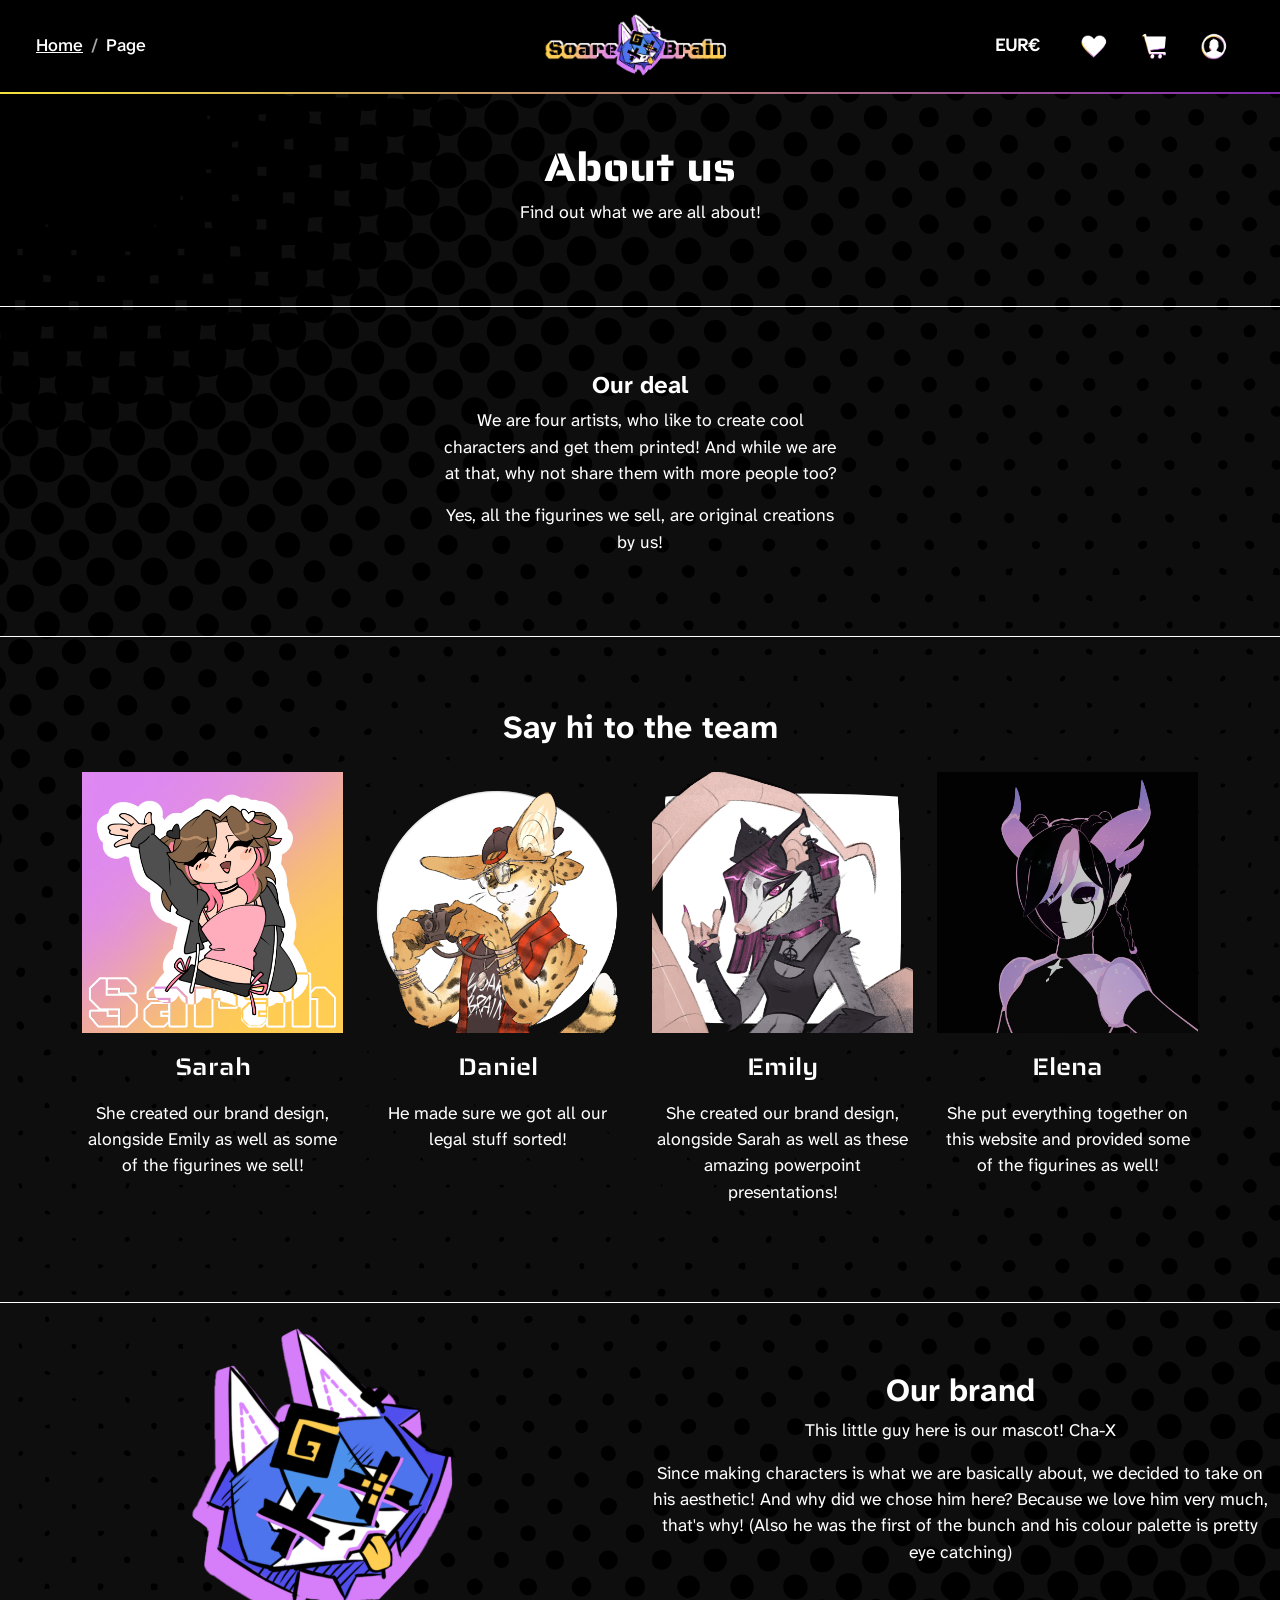
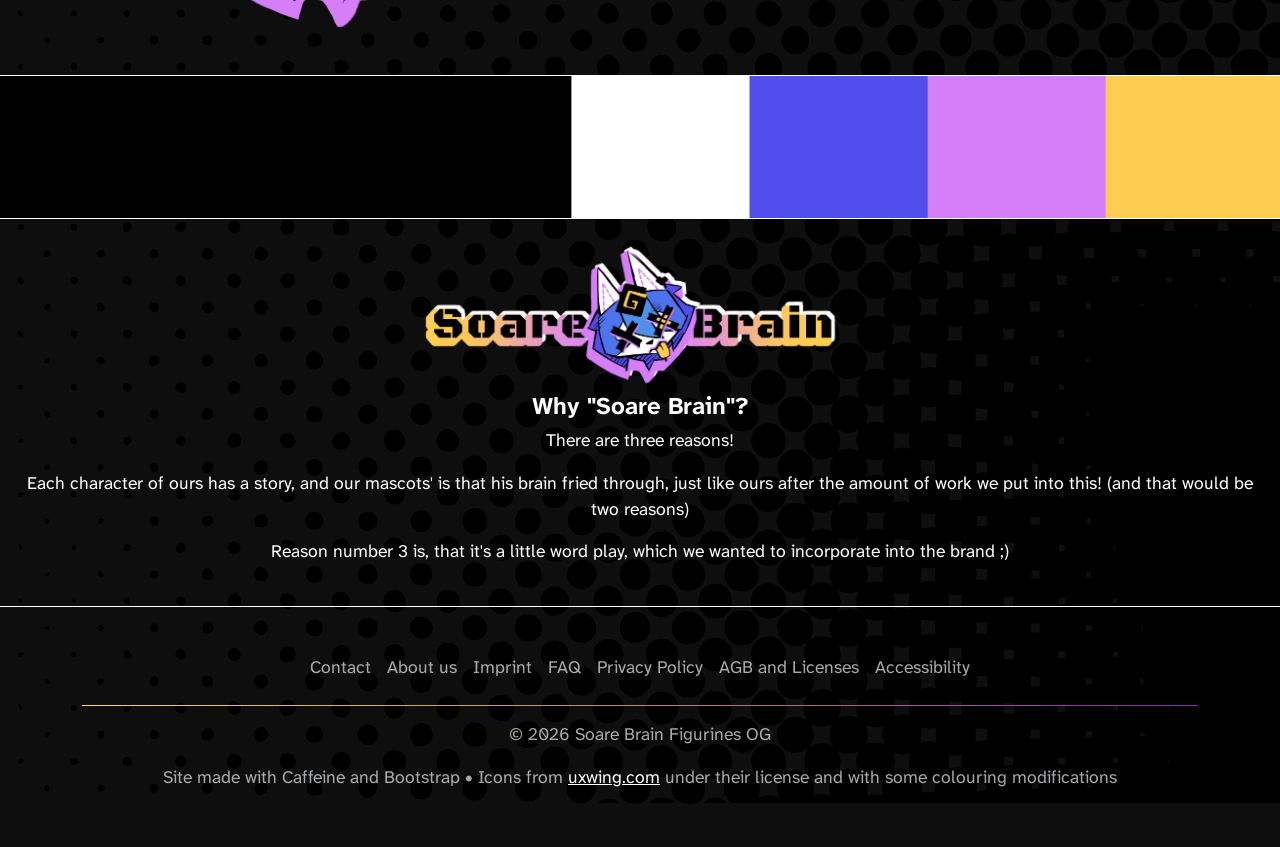
==== Webshop/aboutus.html @ 2459e795 "uploaded website" ====
<!DOCTYPE html>
<html lang="en" data-bs-theme="dark">
  
<head>
    <meta charset="UTF-8">
    <meta name="viewport" content="width=device-width, initial-scale=1.0">
    <title>Soare Brain Figurines</title>
    <link rel="icon" type="image/x-icon" href="footage/icons/logo02.png">
    <!---Section for Stuff like the favicon-->

    <!----Section for style links (css, bootstrap, google fonts)---->

    <link href="https://cdn.jsdelivr.net/npm/bootstrap@5.3.8/dist/css/bootstrap.min.css" rel="stylesheet">
    <script src="https://cdn.jsdelivr.net/npm/bootstrap@5.3.8/dist/js/bootstrap.bundle.min.js"></script>

    <link rel="stylesheet" href="styles.css">

</head>
<body>

<nav class="navbar navbar-expand-lg fixed-top navbar-dark">
<div class="container-fluid position-relative">
<!-- Left: Breadcrumbs (visible only on desktop) -->
<nav aria-label="breadcrumb" class="d-none d-lg-block" data-bs-toggle="tooltip" title="your path on the site">
  <ol class="breadcrumb mb-0">
 <li class="breadcrumb-item"><a href="index.html" class="text-white">Home</a></li>
 <li class="breadcrumb-item active text-white" aria-current="Page">Page</li>
  </ol>
</nav>
<!-- Center: Logo (always centered on mobile, hidden on desktop) -->
  <a class="navbar-brand d-lg-none" href="index.html">
  <img src="footage/icons/logo01_alt.png" alt="Logo" width="220">
  </a>

<!-- Right: Toggler -->
  <button class="navbar-toggler ms-auto" type="button" data-bs-toggle="collapse" data-bs-target="#collapsibleNavbar">
  <span class="navbar-toggler-icon"></span>
  </button>

<!-- Desktop Logo (hidden on mobile) -->
  <a class="navbar-brand d-none d-lg-flex position-absolute start-50 translate-middle-x" href="index.html">
  <img src="footage/icons/logo01_alt.png" alt="Logo" width="220">
  </a>

<!-- Collapsible Links (right-aligned on desktop, below logo on mobile) -->
  <div class="collapse navbar-collapse justify-content-end" id="collapsibleNavbar">
  <nav aria-label="breadcrumb" class="d-lg-none mx-2 my-3" data-bs-toggle="tooltip" title="your path on the site">
 <ol class="breadcrumb mb-0 text-start">
  <li class="breadcrumb-item"><a href="index.html" class="text-white">Home</a></li>
 <li class="breadcrumb-item active text-white" aria-current="Page">Page</li>
 </ol>
 </nav>
    <ul class="navbar-nav d-flex flex-row align-items-center">
  <li class="nav-item mx-2 d-flex align-items-center"  data-bs-toggle="tooltip" title="We use this currency only">
  <span class="navbar-text text-white me-3">
        <strong>EUR€</strong>
      </span>
   </li>
 <li class="nav-item mx-2">
 <a class="nav-link banner-trigger" href="#" data-bs-toggle="tooltip" title="Wishlist">
 <img src="footage/icons/heart-white-icon.png" alt="Wishlist" height="28">
 </a>
 </li>
 <li class="nav-item mx-2">
 <a class="nav-link" href="cart.html" data-bs-toggle="tooltip" title="Shopping Cart">
 <img src="footage/icons/cart-white-icon.png" alt="Shopping Cart" height="28">
 </a>
 </li>
 <li class="nav-item mx-2">
 <a class="nav-link banner-trigger" href="#" data-bs-toggle="tooltip" title="Account">
 <img src="footage/icons/account-white-icon.png" alt="Account" height="28">
 </a>
 </li> 
 </ul>
  </div>
</div>
</nav>



<div class="container-fluid mt-5 pt-5">
  <div class="row justify-content-center mt-5">
     <div class="col-md-4 mb-3 text-center">
     <h1>About us</h1>
     <p>Find out what we are all about!</p>
     </div>
    </div>
</div>

<div class="container-fluid my-5 py-3 border-bottom border-top border-white">
  <div class="row justify-content-center mt-5">
     <div class="col-md-4 mb-5 text-center">
     <h3>Our deal</h3>
      <p> We are four artists, who like to create cool characters and get them printed! And while we are at that, why not share them with more people too?</p>
    <p>Yes, all the figurines we sell, are original creations by us!</p> 
    </div>
    </div>
</div>


<div class="container my-4 py-4">
  <div class="row justify-content-center">
     <div class="col-md-4 mb-3 text-center">
      <h2>Say hi to the team</h2>
     </div>
</div>

<div class="row justify-content-center">
    <div class="col-md-3  mb-5 text-center">
      <img src="footage/Sarah.png" class="img-fluid preview-image" alt="Sarah's avatar" data-preview-title="Figurine 1">
      <p class="mt-3 figure-name">Sarah</p>
      <p class="mb-0">She created our brand design, alongside Emily as well as some of the figurines we sell!</p>
    </div>
    <div class="col-md-3 mb-5 text-center">
      <img src="footage/Daniel.png" class="img-fluid preview-image" alt="Daniel's avatar" data-preview-title="Figurine 2">
      <p class="mt-3 figure-name">Daniel</p>
      <p class="mb-0">He made sure we got all our legal stuff sorted!</p>

    </div>
    <div class="col-md-3 mb-5 text-center">
      <img src="footage/Emily.png" class="img-fluid preview-image" alt="Emily's avatar" data-preview-title="Figurine 3">
      <p class="mt-3 figure-name">Emily</p>
      <p class="mb-0">She created our brand design, alongside Sarah as well as these amazing powerpoint presentations!</p>
    
    </div>
     <div class="col-md-3 mb-5 text-center">
      <img src="footage/Elena.png" class="img-fluid preview-image" alt="Elena's avatar" data-preview-title="Figurine 4">
      <p class="mt-3 figure-name">Elena</p>
      <p class="mb-0">She put everything together on this website and provided some of the figurines as well!</p>
    
    </div>
  </div>
</div>

<div class="container-fluid my-4 py-4 border-white border-top">
  <div class="row align-items-center">
    <div class="col-md-6 mb-3 mb-md-0">
      <img src="footage/icons/logo02.png" class="mx-auto d-block" alt="Bildmarke" data-preview-title="Bildmarke" height="300">
    </div>
    <div class="col-md-6 mb-3 mb-md-0 text-center">
      <h2>Our brand</h2>
      <p>This little guy here is our mascot! Cha-X</p>
      <p>Since making characters is what we are basically about, we decided to take on his aesthetic! And why did we chose him here? Because we love him very much, that's why! (Also he was the first of the bunch and his colour palette is pretty eye catching)</p>
    
    </div>
  </div>
</div>

<div class="container-fluid border-top border-bottom border-white px-0" data-bs-toggle="tooltip" title="Our color brand">
    <img src="footage/colourbrand.png" alt="Colour brand" class="img-fluid" >
</div>


<div class="container-fluid text-center border-bottom border-white py-4 my-auto">
 <img src="footage/icons/logo01_alt.png" alt="Wortbildmarke" width="500">
  <h3>Why "Soare Brain"?</h3>
  <p>There are three reasons!</p>
  <p>Each character of ours has a story, and our mascots' is that his brain fried through, just like ours after the amount of work we put into this! (and that would be two reasons)</p>
<p>Reason number 3 is, that it's a little word play, which we wanted to incorporate into the brand ;)</p>
</div>

<!---Footer--->

 <div class="container">
      <footer class="py-3 my-4">
        <ul class="nav justify-content-center">
          <li class="nav-item">
            <a href="contact.html" class="nav-link px-2 text-body-secondary">Contact</a>
          </li>
          <li class="nav-item">
            <a href="aboutus.html" class="nav-link px-2 text-body-secondary">About us</a>
          </li>
          <li class="nav-item">
            <a href="Impressum.html" class="nav-link px-2 text-body-secondary">Imprint</a>
          </li>
          <li class="nav-item">
            <a href="FAQ.html" class="nav-link px-2 text-body-secondary">FAQ</a>
          </li>
          <li class="nav-item">
            <a href="Datenschutz.html" class="nav-link px-2 text-body-secondary">Privacy Policy</a>
          </li>
          <li class="nav-item">
            <a href="AGB.html" class="nav-link px-2 text-body-secondary">AGB and Licenses</a>
          </li>
           <li class="nav-item">
            <a href="Barrierefreiheit.html" class="nav-link px-2 text-body-secondary">Accessibility</a>
          </li>
        </ul>
        <p class="text-center text-body-secondary">&copy; 2026 Soare Brain Figurines OG</p>
        <p class="text-center text-body-secondary">Site made with Caffeine and Bootstrap • Icons from <a class= "ext-link" href="https://uxwing.com/license/" class="text-decoration-underline" data-bs-toggle="tooltip" data-bs-placement="top" title="This link leads to an external website">uxwing.com</a> under their license and with some colouring modifications</p>

      </footer>
  </div>


 
  <div id="errorBannerLink" class="alert alert-dark alert-dismissible fade show fixed-bottom mb-0 rounded-0 text-center d-none" role="alert">
  <h3>ERROR!</h3>
  <p>This link is a decoy. (Press Enter to dismiss)</p>
  <div class="d-flex justify-content-center gap-2">
    <button type="button" class="btn btn-link text-white p-0" id="errorBannerDismiss">Oh, alright!</button>
  </div>
</div>


<script src="Language_currency.js"></script>
<script src="decoylink.js"></script>
<script>
  initDecoyLinkBanner({
    bannerId: 'errorBannerLink',
    triggerSelector: '.banner-trigger',
    dismissId: 'errorBannerDismiss',
    preventDefault: true
  })
</script>
<script>
// Initialize tooltips
var tooltipTriggerList = [].slice.call(document.querySelectorAll('[data-bs-toggle="tooltip"]'))
var tooltipList = tooltipTriggerList.map(function (tooltipTriggerEl) {
  return new bootstrap.Tooltip(tooltipTriggerEl)})
</script>
</body>
</html>
---- Webshop/styles.css ----
/*overrides import*/
@import "bootstrap/scss/functions";


/*font imoport*/
@font-face{
    font-family: "atkinson-regular";
    src: url(footage/fonts/Atkinson_Hyperlegible_Next/static/AtkinsonHyperlegibleNext-Regular.ttf);
}

@font-face{
    font-family: "atkinson-medium";
    src: url(footage/fonts/Atkinson_Hyperlegible_Next/static/AtkinsonHyperlegibleNext-Medium.ttf);
}

@font-face{
    font-family: "atkinson-bold";
    src: url(footage/fonts/Atkinson_Hyperlegible_Next/static/AtkinsonHyperlegibleNext-Bold.ttf);
}

@font-face{
    font-family: "Saira-Bold";
    src: url(footage/fonts/Saira_Stencil/static/SairaStencil_Expanded-Bold.ttf);
}

@font-face{
    font-family: "Saira-medium";
    src: url(footage/fonts/Saira_Stencil/static/SairaStencil_Expanded-SemiBold.ttf);
}

/* Overall Stuff*/

body {
    background-color: #0e0e0e;
    background-image: url(footage/bg_image.svg);
    background-size: cover;
    background-position: center;
}

.navbar {
    background-color: #000000;
    border-bottom: 2px solid #ffffff;
    border-image: linear-gradient(to right, rgb(243, 225, 61), #832AB0) 1;
}

img {
    color: white;
}

.alert-dark{
     background-color: #832AB0;
     /*  background-image: linear-gradient(to bottom, #4446ad,#832AB0); */
     background-image: linear-gradient(to bottom,#832AB0, #611786);
     color: white;
   
    padding:3rem;
    
}


form {
    font-family: "atkinson-medium", sans-serif;
}
/* .navbar-brand {
   transform: translateX(-50%);
    left: 50%;
  position: absolute;
  
}
  */

  .carousel-control-prev-icon,
  .carousel-control-next-icon {
    filter: invert(100%);
  }

.carousel-indicators [data-bs-target] {
    background-color: white;
  
    }

 .carousel {
   border: 2px solid white;
    box-shadow: -2px 10px 0px 5px #832AB0;
    border-radius: 10px;
 }

img {
    
    border-radius: 10px;
}

.img-fluid{
    border-radius: 0px;
}

.navbar {
    padding: 1.5rem;
}

.nav{
    border-bottom: 1px solid #ffffff;
    border-image: linear-gradient(to right, rgb(243, 225, 61), #832AB0) 1;
    padding-bottom: 1rem;
    margin-bottom: 1rem;
}

.breadcrumb-item {
    font-family: "atkinson-medium", sans-serif;
}


.fixed-bottom {
    background-color: #000000;
    border-top: 3px solid #ffffff;
}


.list-group-item {
    background-color: white;
    border: none;
    color: black;
    font-family: "atkinson-medium", sans-serif;
    font-size: 1.2rem;
    padding: 1rem;
    box-shadow: -8px 10px #832AB0;
}

.list-group {
border-radius: 10px;
border: 2px solid #832AB0;
}

/* Text formatting*/



p {
    color: white;
    font-family: "atkinson-regular", sans-serif;
    font-size: 1.1rem;
}

.figure-name {
    font-family: "saira-medium", sans-serif;
    font-size: 1.5rem;
}

.figure-Price {
color:#ffcd51;
}

.figure-description {
    color: #d67ef9;
    font-family: "atkinson-medium", sans-serif;
}

h1 {
    color: white;
    font-family: "saira-bold", sans-serif;
}

h2 {
    color: white;
    font-family: "atkinson-bold", sans-serif;
    font-size: 2rem;
}   

h3 {
    color: white;
    font-family: "atkinson-bold", sans-serif;
    font-size: 1.5rem;
}  

h4 {
    color: white;
    font-family: "atkinson-bold", sans-serif;
    font-size: 1.3rem;
}

.nav-item {
    color: white;
}


li {
    color: white;
    font-family: "atkinson-regular", sans-serif;
    font-size: 1.1rem;
}
/* others */

.btn-outline-danger {

font-family: "Atkinson-Bold", sans-serif;
}

.btn-primary {
    background-color: white;
    border-color: white;
    color: black;
    border-radius:5px;
   /* border: double;  */
    font-family: "Atkinson-Bold", sans-serif;
    padding: 10px 50px;
    box-shadow: -4px 6px black,-5px 5px 5px  yellow, -5px 8px 0px 2px #832AB0;
    /* box-shadow: -8px 10px black,-10px 8px 7px  yellow, -8px 10px 0px 3px #832AB0; */
   /* box-shadow: -8px 10px black,-8px 10px 0px 3px #832AB0; */
    
  
}

.btn-primary:hover {
    background-color: #832AB0;
    border-color: #832AB0;
    box-shadow: -8px 10px black,-8px 10px 0px 3px white;
   
}

.btn-primary:focus {
    background-color: #832AB0;
    border-color: #832AB0;
    box-shadow: -8px 10px black,-8px 10px 0px 3px white;
}

.btn-primary:active {
    background-color: #832AB0;
    border-color: #832AB0;
}

.btn-primary:disabled {
    background-color: black;
    border-color: white;
}

.ext-link {
    color: white;
}

.int-link {
    color: #d67ef9 ;
}

.button-border {
    border: 2px solid #832AB0;
    padding-top: 10px;
    padding-bottom: 5px;
    padding-left: 2px;
    padding-right: 10px;
    border-radius: 10px;
    margin:50px;
}
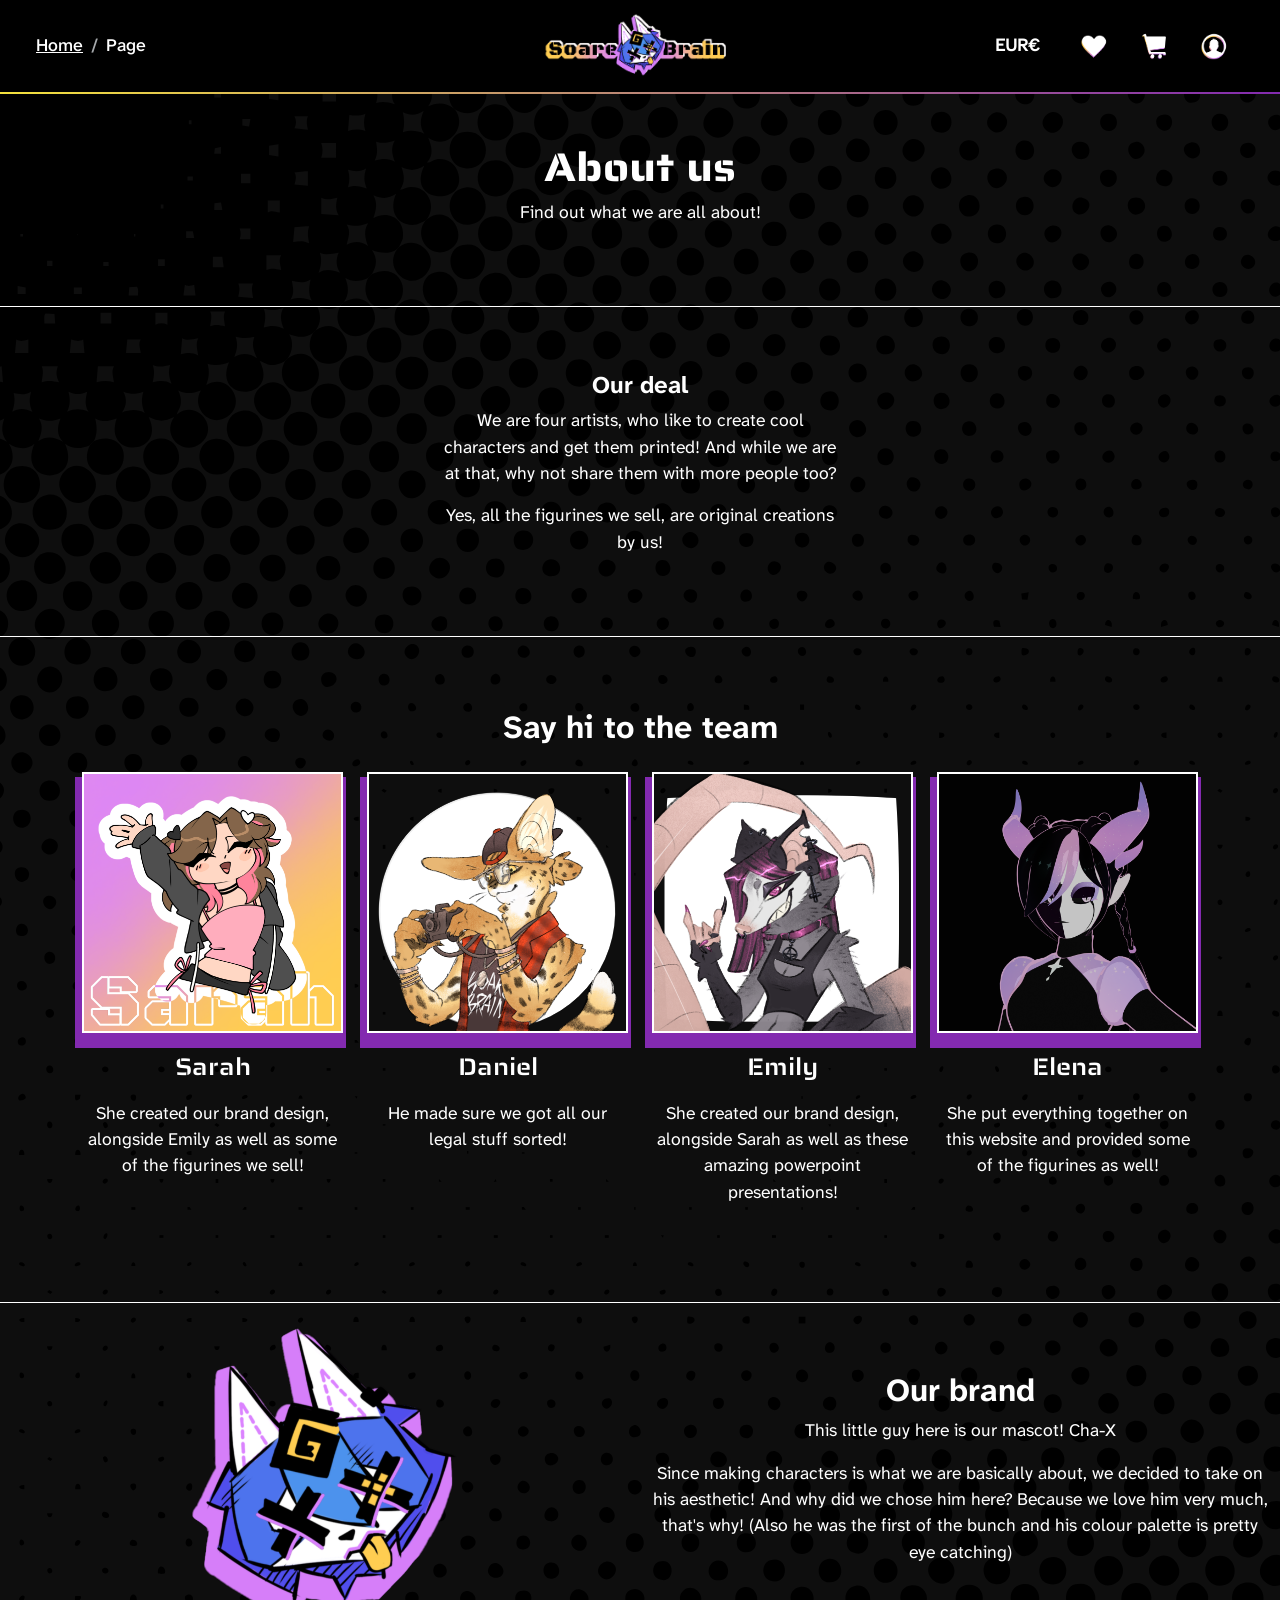
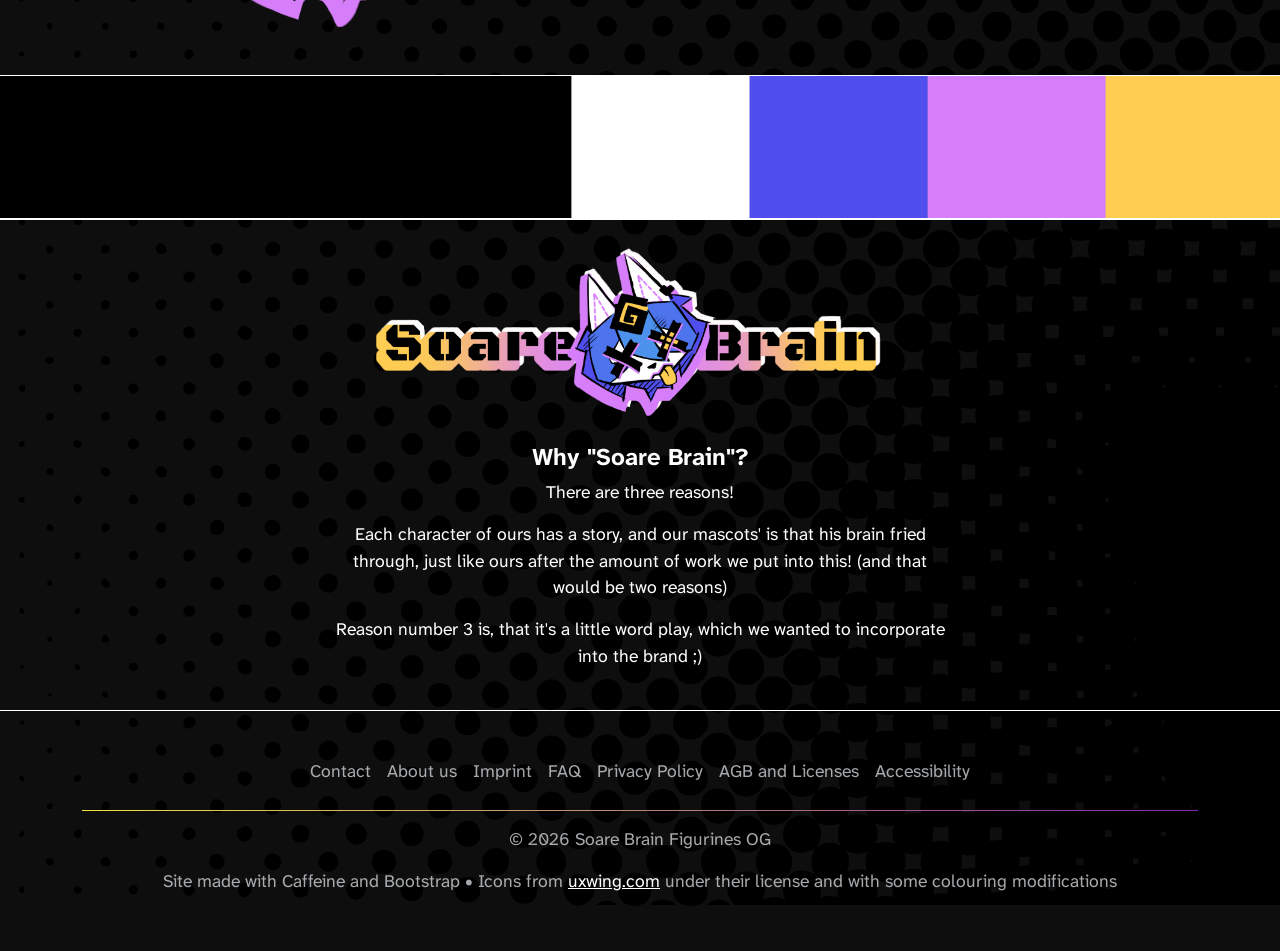
==== commit 3f07023b: "Add files via upload" ====
--- a/Webshop/aboutus.html
+++ b/Webshop/aboutus.html
@@ -4,7 +4,7 @@
 <head>
     <meta charset="UTF-8">
     <meta name="viewport" content="width=device-width, initial-scale=1.0">
-    <title>Soare Brain Figurines</title>
+    <title>About us</title>
     <link rel="icon" type="image/x-icon" href="footage/icons/logo02.png">
     <!---Section for Stuff like the favicon-->
 
@@ -150,14 +150,19 @@
     <img src="footage/colourbrand.png" alt="Colour brand" class="img-fluid" >
 </div>
 
-
-<div class="container-fluid text-center border-bottom border-white py-4 my-auto">
- <img src="footage/icons/logo01_alt.png" alt="Wortbildmarke" width="500">
-  <h3>Why "Soare Brain"?</h3>
+<div class="container-fluid text-center border-top border-bottom border-white py-4 my-auto">
+<div class="row justify-content-center">
+<div class="col-12 col-md-8 col-lg-6">
+<img src="footage/icons/logo01_alt.png" alt="Wortbildmarke" class="img-fluid" style="max-width: 100%;">
+ <h3 class="mt-3">Why "Soare Brain"?</h3>
   <p>There are three reasons!</p>
   <p>Each character of ours has a story, and our mascots' is that his brain fried through, just like ours after the amount of work we put into this! (and that would be two reasons)</p>
 <p>Reason number 3 is, that it's a little word play, which we wanted to incorporate into the brand ;)</p>
 </div>
+</div>
+</div>
+
+
 
 <!---Footer--->
 
@@ -183,7 +188,7 @@
             <a href="AGB.html" class="nav-link px-2 text-body-secondary">AGB and Licenses</a>
           </li>
            <li class="nav-item">
-            <a href="Barrierefreiheit.html" class="nav-link px-2 text-body-secondary">Accessibility</a>
+            <a href="BarriereFreiheit.html" class="nav-link px-2 text-body-secondary">Accessibility</a>
           </li>
         </ul>
         <p class="text-center text-body-secondary">&copy; 2026 Soare Brain Figurines OG</p>
--- a/Webshop/styles.css
+++ b/Webshop/styles.css
@@ -29,6 +29,27 @@
 }
 
 /* Overall Stuff*/
+
+/* Keep parallax effect for desktop */
+@media (min-width: 992px) {
+ #heroBackground {
+ background-attachment: fixed;
+ }
+}
+
+/* Mobile-specific adjustments */
+@media (max-width: 991px) {
+ #heroBackground {
+ min-height: 400px;
+ background-attachment: scroll; /* Ensures mobile compatibility */
+}
+ 
+ #heroBackground .px-5 {
+ padding-left: 1.5rem !important;
+ padding-right: 1.5rem !important;
+ }
+}
+
 
 body {
     background-color: #0e0e0e;
@@ -57,6 +78,14 @@
     
 }
 
+.modal-content {
+    background-color: #000000;
+    color: white;
+   border: 2px solid white;
+    box-shadow: -5px 10px  #832AB0;
+    border-radius: 10px;
+}
+
 
 form {
     font-family: "atkinson-medium", sans-serif;
@@ -80,18 +109,26 @@
     }
 
  .carousel {
-   border: 2px solid white;
+
     box-shadow: -2px 10px 0px 5px #832AB0;
     border-radius: 10px;
  }
+
+
 
 img {
     
     border-radius: 10px;
+   
 }
 
 .img-fluid{
     border-radius: 0px;
+}
+
+.preview-image {
+    border: 2px solid white;
+    box-shadow: -2px 10px 0px 5px #832AB0;
 }
 
 .navbar {
@@ -165,6 +202,12 @@
     font-family: "atkinson-bold", sans-serif;
     font-size: 2rem;
 }   
+
+.promises {
+    color: white;
+    font-family: "atkinson-bold", sans-serif;
+    font-size: 1.5rem;
+}
 
 h3 {
     color: white;
@@ -250,3 +293,7 @@
     border-radius: 10px;
     margin:50px;
 }
+
+.btn-order {
+    border: 2px solid black;
+}
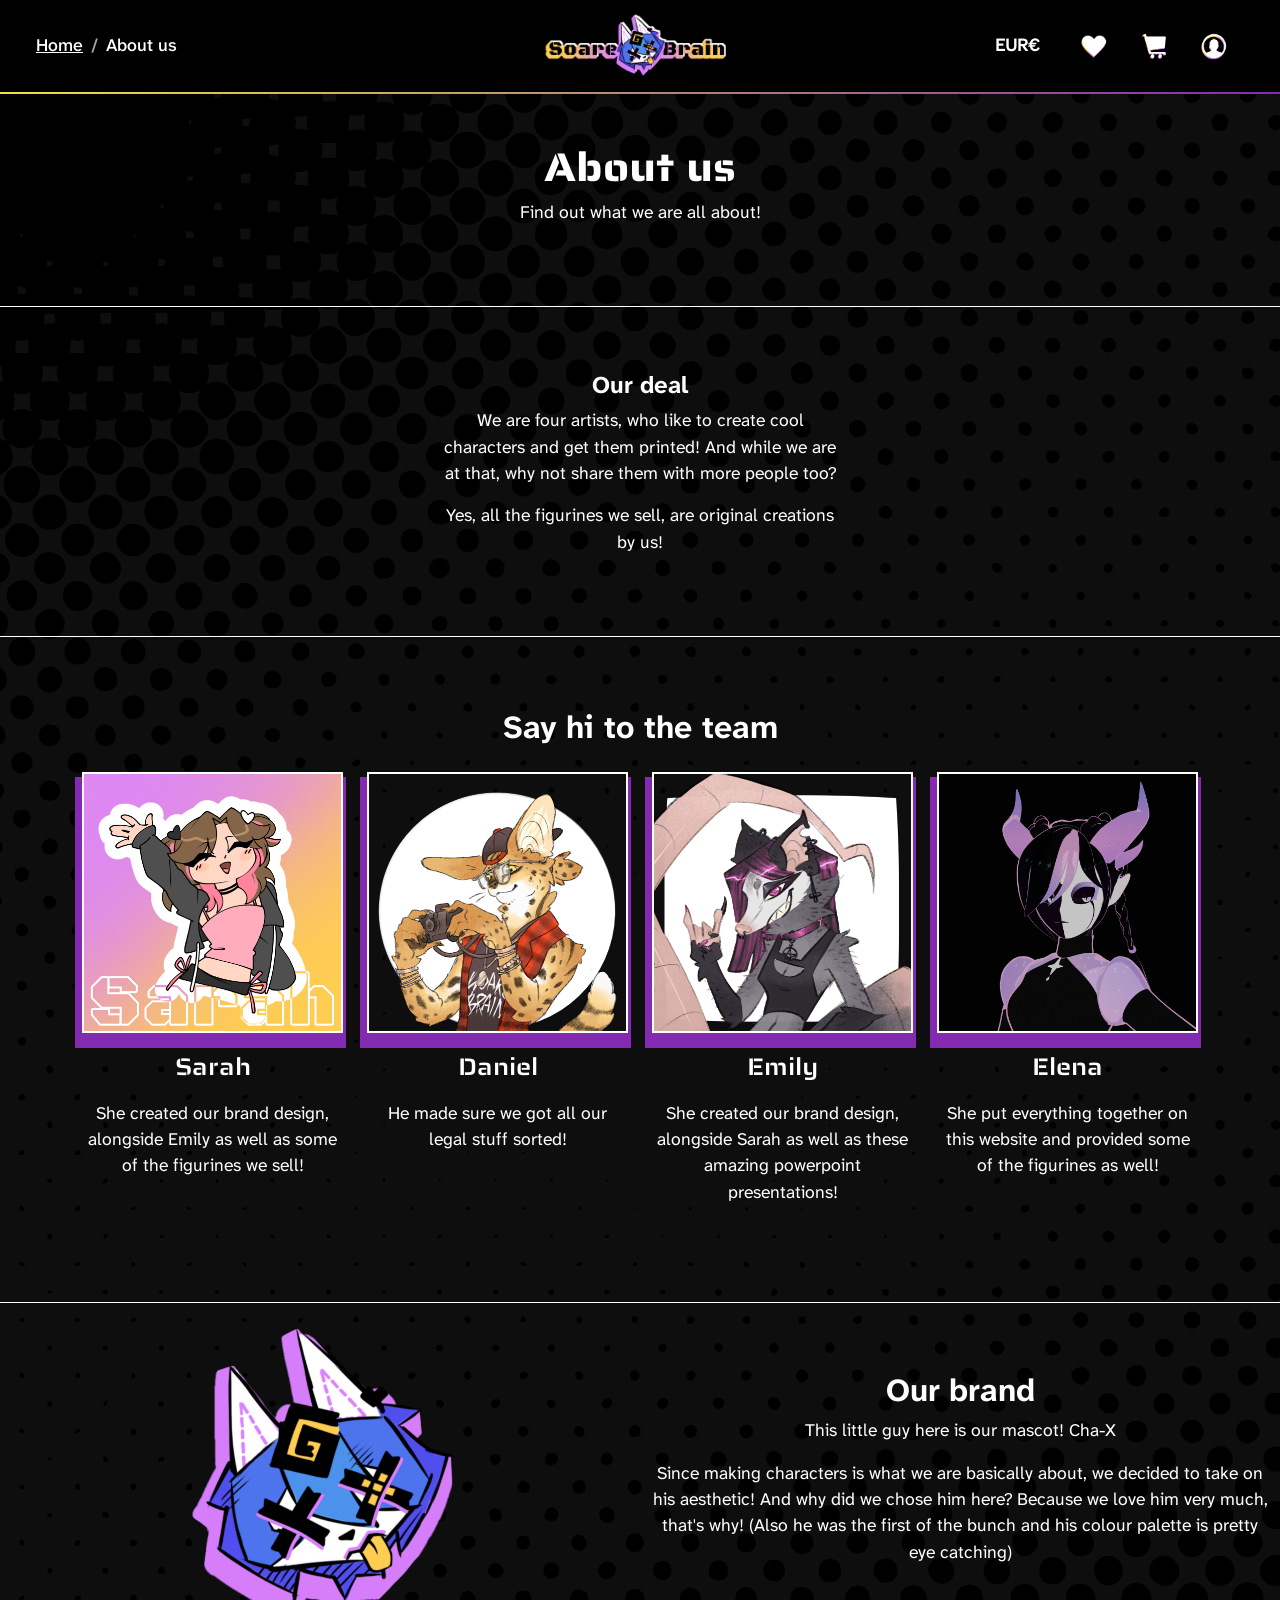
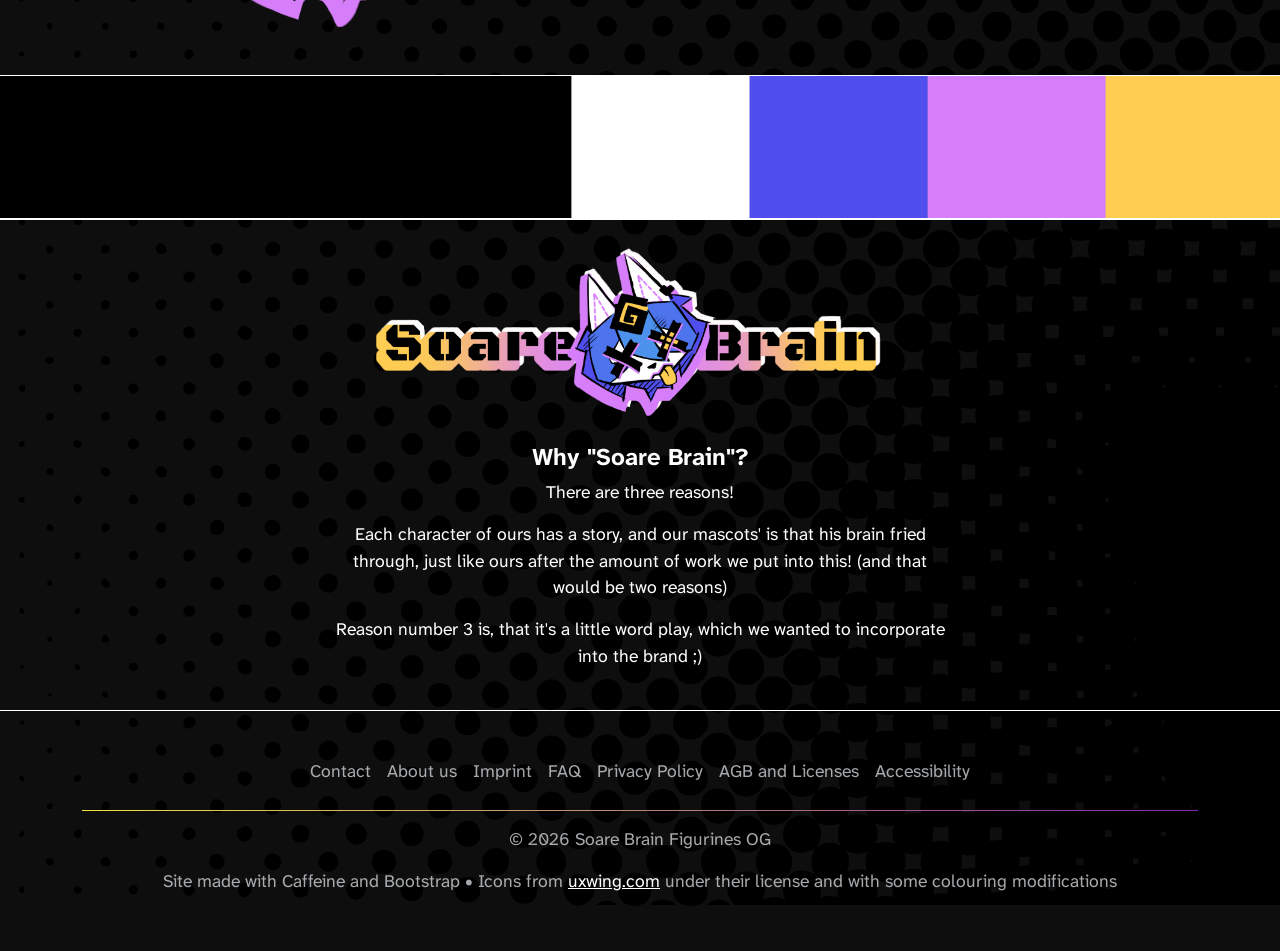
==== commit 0dad22cf: "Add files via upload" ====
--- a/Webshop/aboutus.html
+++ b/Webshop/aboutus.html
@@ -23,15 +23,14 @@
 <!-- Left: Breadcrumbs (visible only on desktop) -->
 <nav aria-label="breadcrumb" class="d-none d-lg-block" data-bs-toggle="tooltip" title="your path on the site">
   <ol class="breadcrumb mb-0">
- <li class="breadcrumb-item"><a href="index.html" class="text-white">Home</a></li>
- <li class="breadcrumb-item active text-white" aria-current="Page">Page</li>
+<li class="breadcrumb-item"><a href="index.html" class="text-white">Home</a></li>
+ <li class="breadcrumb-item active text-white" aria-current="About us">About us</li>
   </ol>
 </nav>
 <!-- Center: Logo (always centered on mobile, hidden on desktop) -->
-  <a class="navbar-brand d-lg-none" href="index.html">
-  <img src="footage/icons/logo01_alt.png" alt="Logo" width="220">
+   <a class="navbar-brand d-lg-none ms-3" href="index.html">
+  <img src="footage/icons/logo02.png" alt="Logo" width="50">
   </a>
-
 <!-- Right: Toggler -->
   <button class="navbar-toggler ms-auto" type="button" data-bs-toggle="collapse" data-bs-target="#collapsibleNavbar">
   <span class="navbar-toggler-icon"></span>
@@ -46,12 +45,12 @@
   <div class="collapse navbar-collapse justify-content-end" id="collapsibleNavbar">
   <nav aria-label="breadcrumb" class="d-lg-none mx-2 my-3" data-bs-toggle="tooltip" title="your path on the site">
  <ol class="breadcrumb mb-0 text-start">
-  <li class="breadcrumb-item"><a href="index.html" class="text-white">Home</a></li>
- <li class="breadcrumb-item active text-white" aria-current="Page">Page</li>
+<li class="breadcrumb-item"><a href="index.html" class="text-white">Home</a></li>
+ <li class="breadcrumb-item active text-white" aria-current="About us">About us</li>
  </ol>
  </nav>
     <ul class="navbar-nav d-flex flex-row align-items-center">
-  <li class="nav-item mx-2 d-flex align-items-center"  data-bs-toggle="tooltip" title="We use this currency only">
+   <li class="nav-item mx-2 d-flex align-items-center"  data-bs-toggle="tooltip" title="We use this currency only">
   <span class="navbar-text text-white me-3">
         <strong>EUR€</strong>
       </span>
@@ -203,7 +202,7 @@
   <h3>ERROR!</h3>
   <p>This link is a decoy. (Press Enter to dismiss)</p>
   <div class="d-flex justify-content-center gap-2">
-    <button type="button" class="btn btn-link text-white p-0" id="errorBannerDismiss">Oh, alright!</button>
+    <button type="button" class="btn btn-link text-white p-0" id="errorBannerDismiss" aria-label="Dismiss Banner">Oh, alright!</button>
   </div>
 </div>
 
--- a/Webshop/styles.css
+++ b/Webshop/styles.css
@@ -78,6 +78,11 @@
     
 }
 
+.alert-dark:focus {
+    outline: 2px solid yellow;
+    outline-offset: 2px;
+}
+
 .modal-content {
     background-color: #000000;
     color: white;
@@ -203,6 +208,12 @@
     font-size: 2rem;
 }   
 
+.h2format{
+    color: white;
+    font-family: "atkinson-bold", sans-serif;
+    font-size: 2rem;
+}
+
 .promises {
     color: white;
     font-family: "atkinson-bold", sans-serif;
@@ -223,6 +234,21 @@
 
 .nav-item {
     color: white;
+}
+
+img:focus {
+    outline: 2px solid yellow;
+    outline-offset: 2px;
+}
+
+:focus {
+    outline: 2px solid yellow;
+    outline-offset: 2px;
+}
+
+a:focus {
+    outline: 2px solid yellow;
+    outline-offset: 2px;
 }
 
 
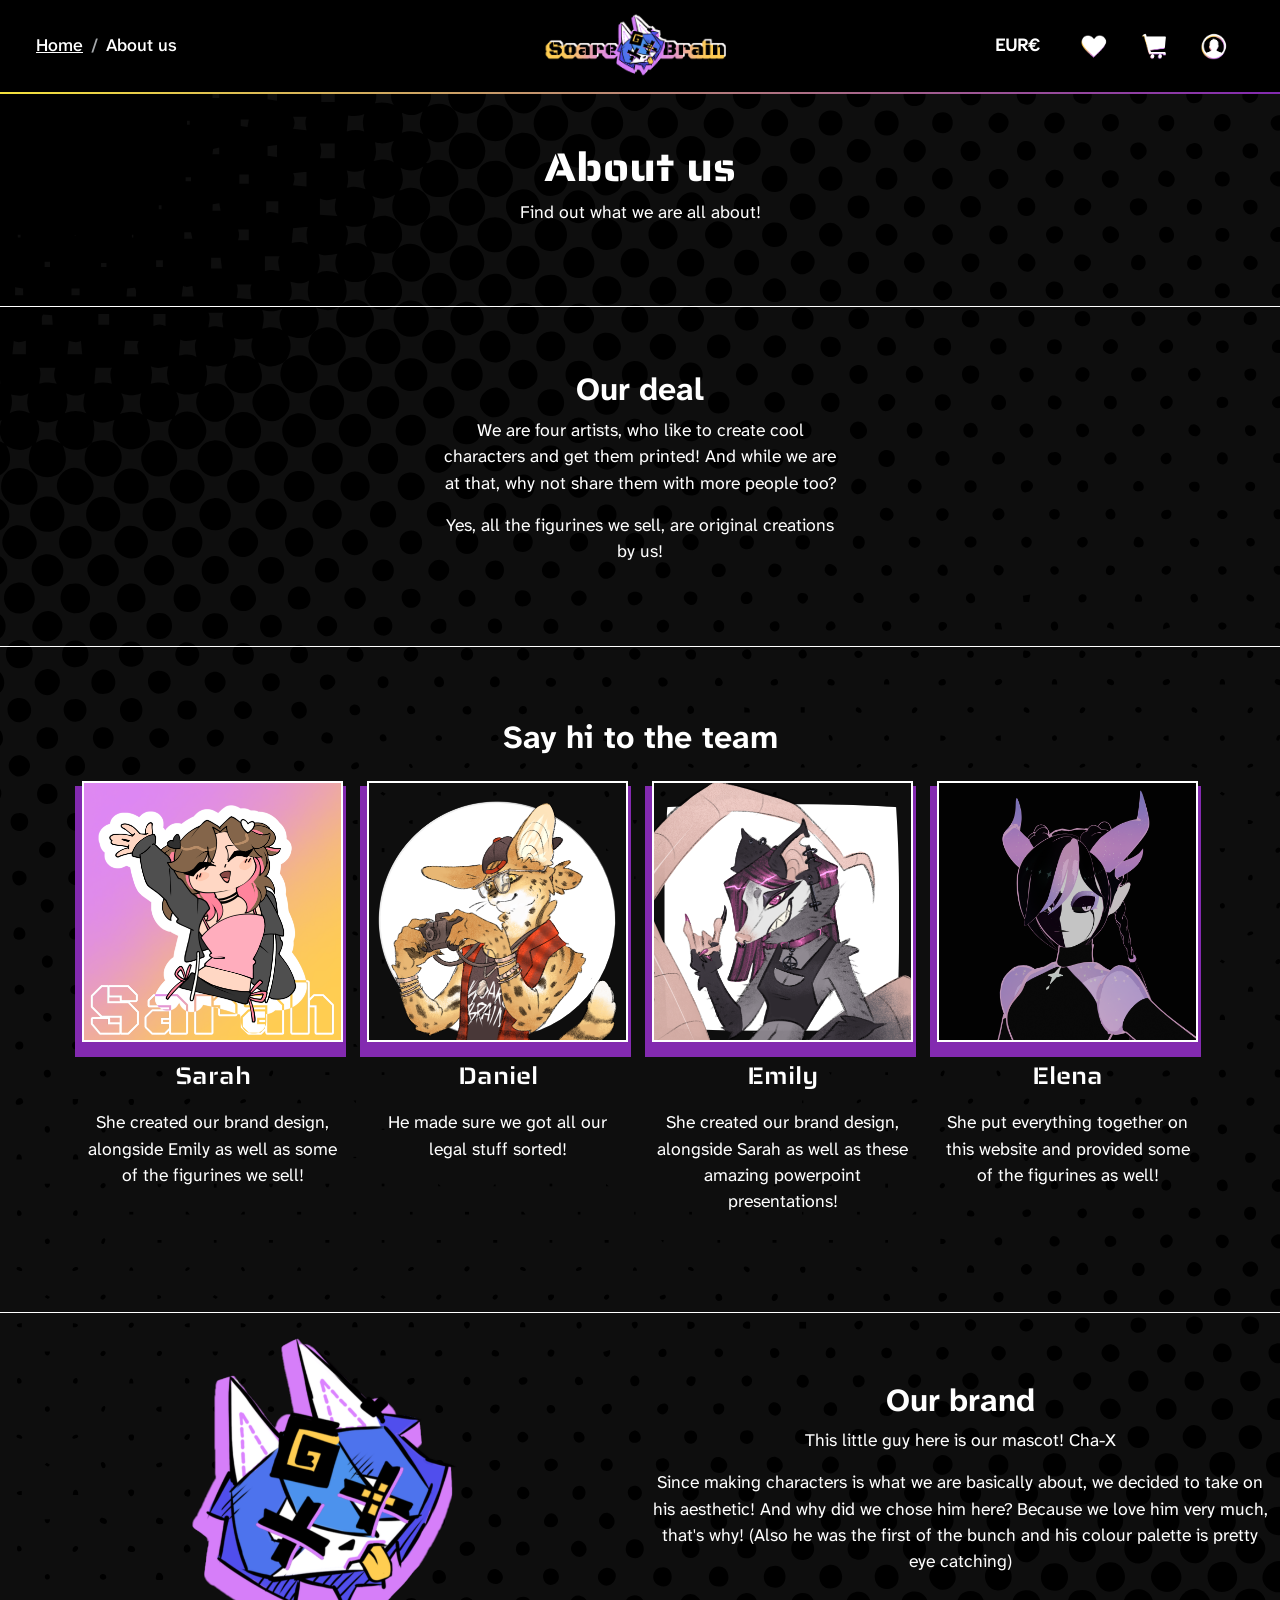
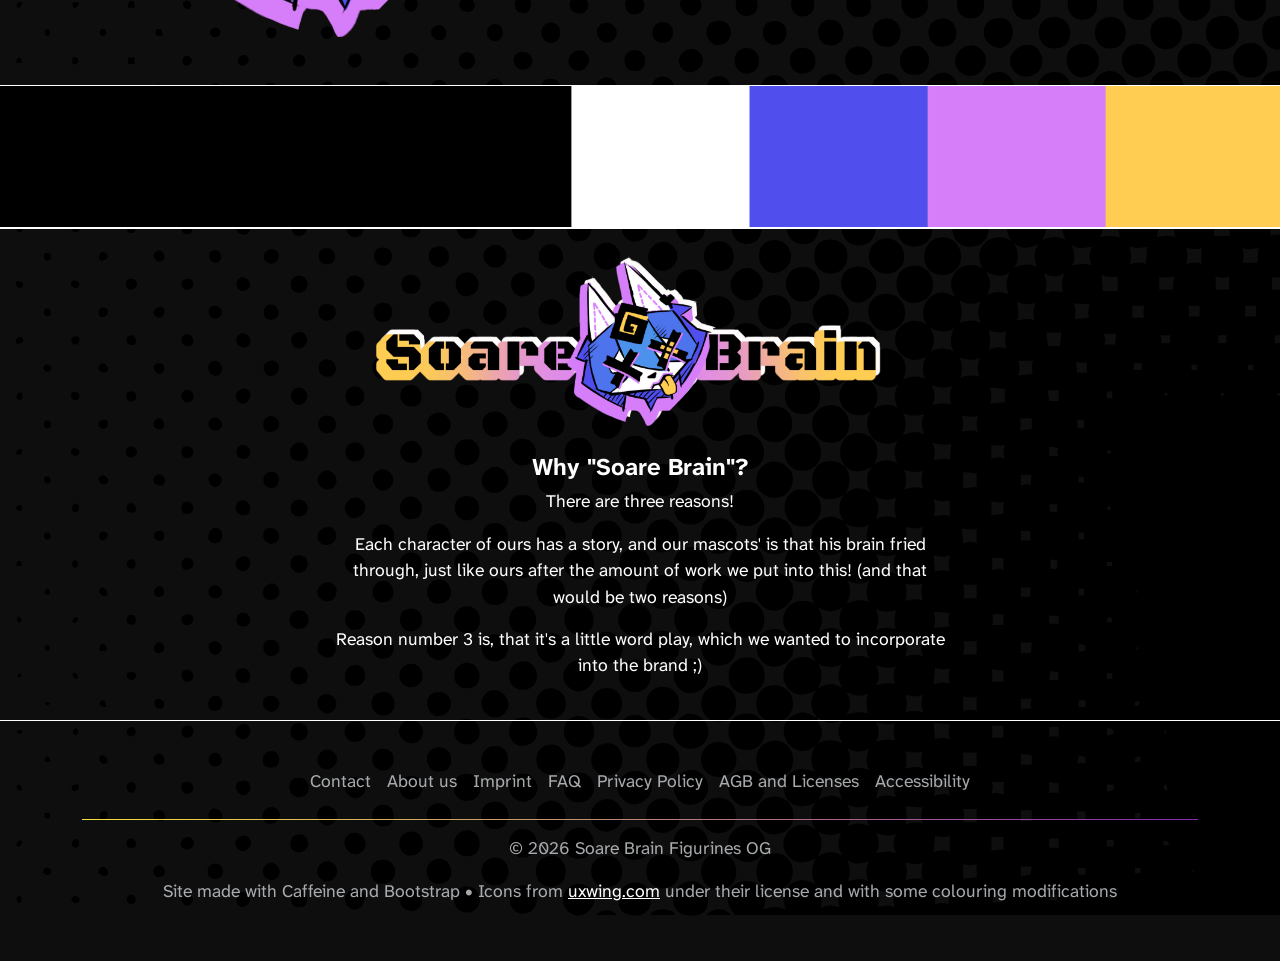
==== commit 0763caa3: "Add files via upload" ====
--- a/Webshop/aboutus.html
+++ b/Webshop/aboutus.html
@@ -32,7 +32,7 @@
   <img src="footage/icons/logo02.png" alt="Logo" width="50">
   </a>
 <!-- Right: Toggler -->
-  <button class="navbar-toggler ms-auto" type="button" data-bs-toggle="collapse" data-bs-target="#collapsibleNavbar">
+  <button class="navbar-toggler ms-auto" type="button" data-bs-toggle="collapse" data-bs-target="#collapsibleNavbar" aria-label="Toggle navigation">
   <span class="navbar-toggler-icon"></span>
   </button>
 
@@ -75,7 +75,7 @@
 </div>
 </nav>
 
-
+<header>
 
 <div class="container-fluid mt-5 pt-5">
   <div class="row justify-content-center mt-5">
@@ -85,11 +85,13 @@
      </div>
     </div>
 </div>
-
+</header>
+
+<main>
 <div class="container-fluid my-5 py-3 border-bottom border-top border-white">
   <div class="row justify-content-center mt-5">
      <div class="col-md-4 mb-5 text-center">
-     <h3>Our deal</h3>
+     <h2>Our deal</h2>
       <p> We are four artists, who like to create cool characters and get them printed! And while we are at that, why not share them with more people too?</p>
     <p>Yes, all the figurines we sell, are original creations by us!</p> 
     </div>
@@ -160,7 +162,7 @@
 </div>
 </div>
 </div>
-
+</main>
 
 
 <!---Footer--->
--- a/Webshop/styles.css
+++ b/Webshop/styles.css
@@ -110,7 +110,8 @@
 
 .carousel-indicators [data-bs-target] {
     background-color: white;
-  
+    height: 10px;
+    margin: 5px;
     }
 
  .carousel {
@@ -219,6 +220,21 @@
     font-family: "atkinson-bold", sans-serif;
     font-size: 1.5rem;
 }
+
+.special {
+    color: #d67ef9;
+    
+    font-family: "atkinson-bold", sans-serif;
+    font-size: 1.2rem;
+  
+}
+
+.h3format{
+    color: white;
+    font-family: "atkinson-bold", sans-serif;
+    font-size: 1.5rem;
+}
+
 
 h3 {
     color: white;
@@ -310,6 +326,10 @@
     color: #d67ef9 ;
 }
 
+.int-link_alt {
+    color: #832AB0 ;
+}
+
 .button-border {
     border: 2px solid #832AB0;
     padding-top: 10px;
